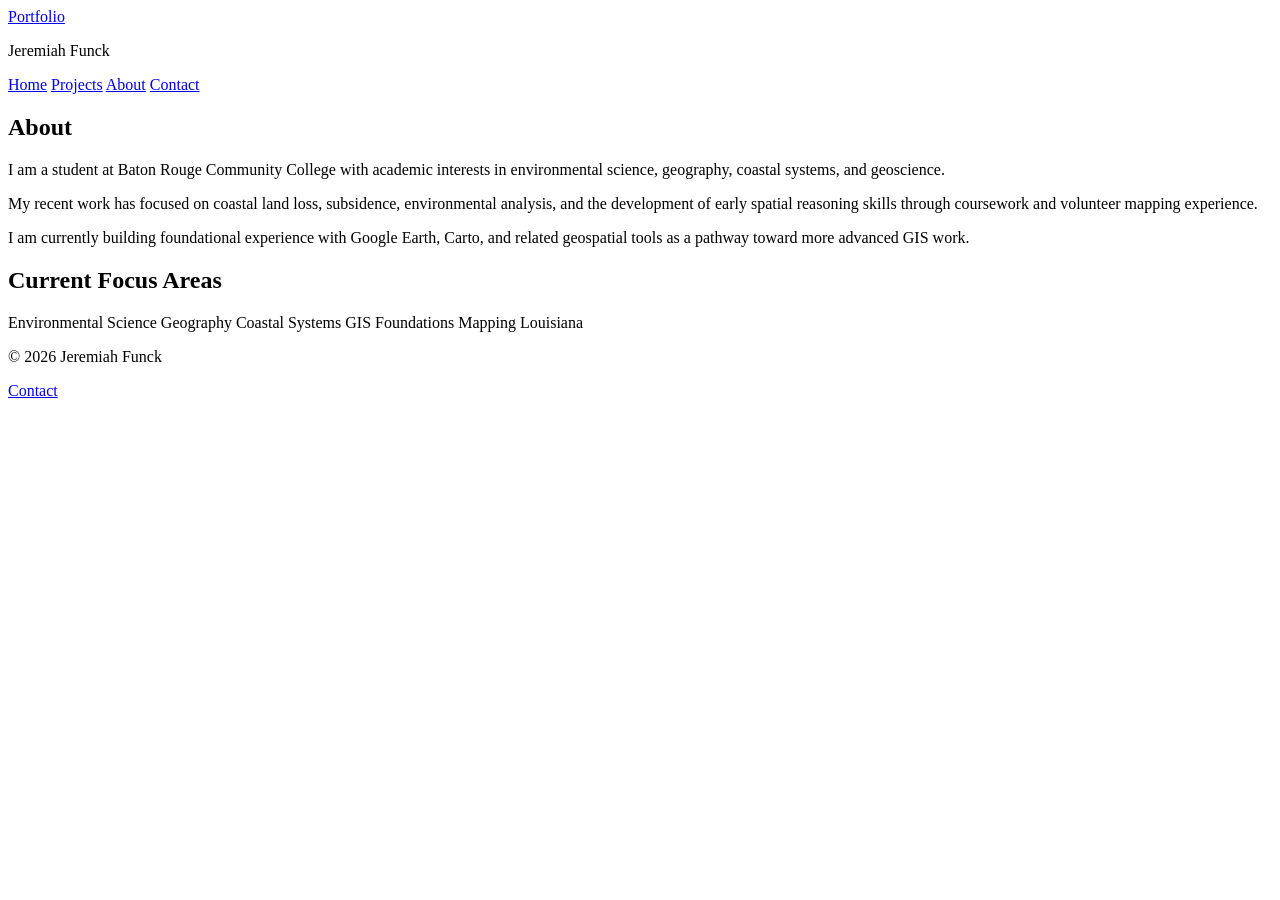
==== about.html @ 10e0416b "Create About page for portfolio This file contains the About page for Jeremiah Funck's portfolio, de" ====
<!DOCTYPE html>
<html lang="en">
<head>
  <meta charset="UTF-8" />
  <meta name="viewport" content="width=device-width, initial-scale=1.0" />
  <title>About | Jeremiah Funck</title>
  <link rel="stylesheet" href="style.css" />
</head>
<body>
  <header class="site-header">
    <div class="container nav">
      <div>
        <a class="site-title" href="index.html">Portfolio</a>
        <p class="site-subtitle">Jeremiah Funck</p>
      </div>
      <nav class="nav-links">
        <a href="index.html">Home</a>
        <a href="projects.html">Projects</a>
        <a href="about.html" class="active">About</a>
        <a href="contact.html">Contact</a>
      </nav>
    </div>
  </header>

  <main class="container">
    <section class="card">
      <h1>About</h1>
      <p>
        I am a student at Baton Rouge Community College with academic interests in
        environmental science, geography, coastal systems, and geoscience.
      </p>
      <p>
        My recent work has focused on coastal land loss, subsidence, environmental
        analysis, and the development of early spatial reasoning skills through
        coursework and volunteer mapping experience.
      </p>
      <p>
        I am currently building foundational experience with Google Earth, Carto,
        and related geospatial tools as a pathway toward more advanced GIS work.
      </p>
    </section>

    <section class="card">
      <h2>Current Focus Areas</h2>
      <div class="tags">
        <span class="tag">Environmental Science</span>
        <span class="tag">Geography</span>
        <span class="tag">Coastal Systems</span>
        <span class="tag">GIS Foundations</span>
        <span class="tag">Mapping</span>
        <span class="tag">Louisiana</span>
      </div>
    </section>
  </main>

  <footer class="site-footer">
    <div class="container footer-inner">
      <p>© 2026 Jeremiah Funck</p>
      <p><a href="contact.html">Contact</a></p>
    </div>
  </footer>
</body>
</html>
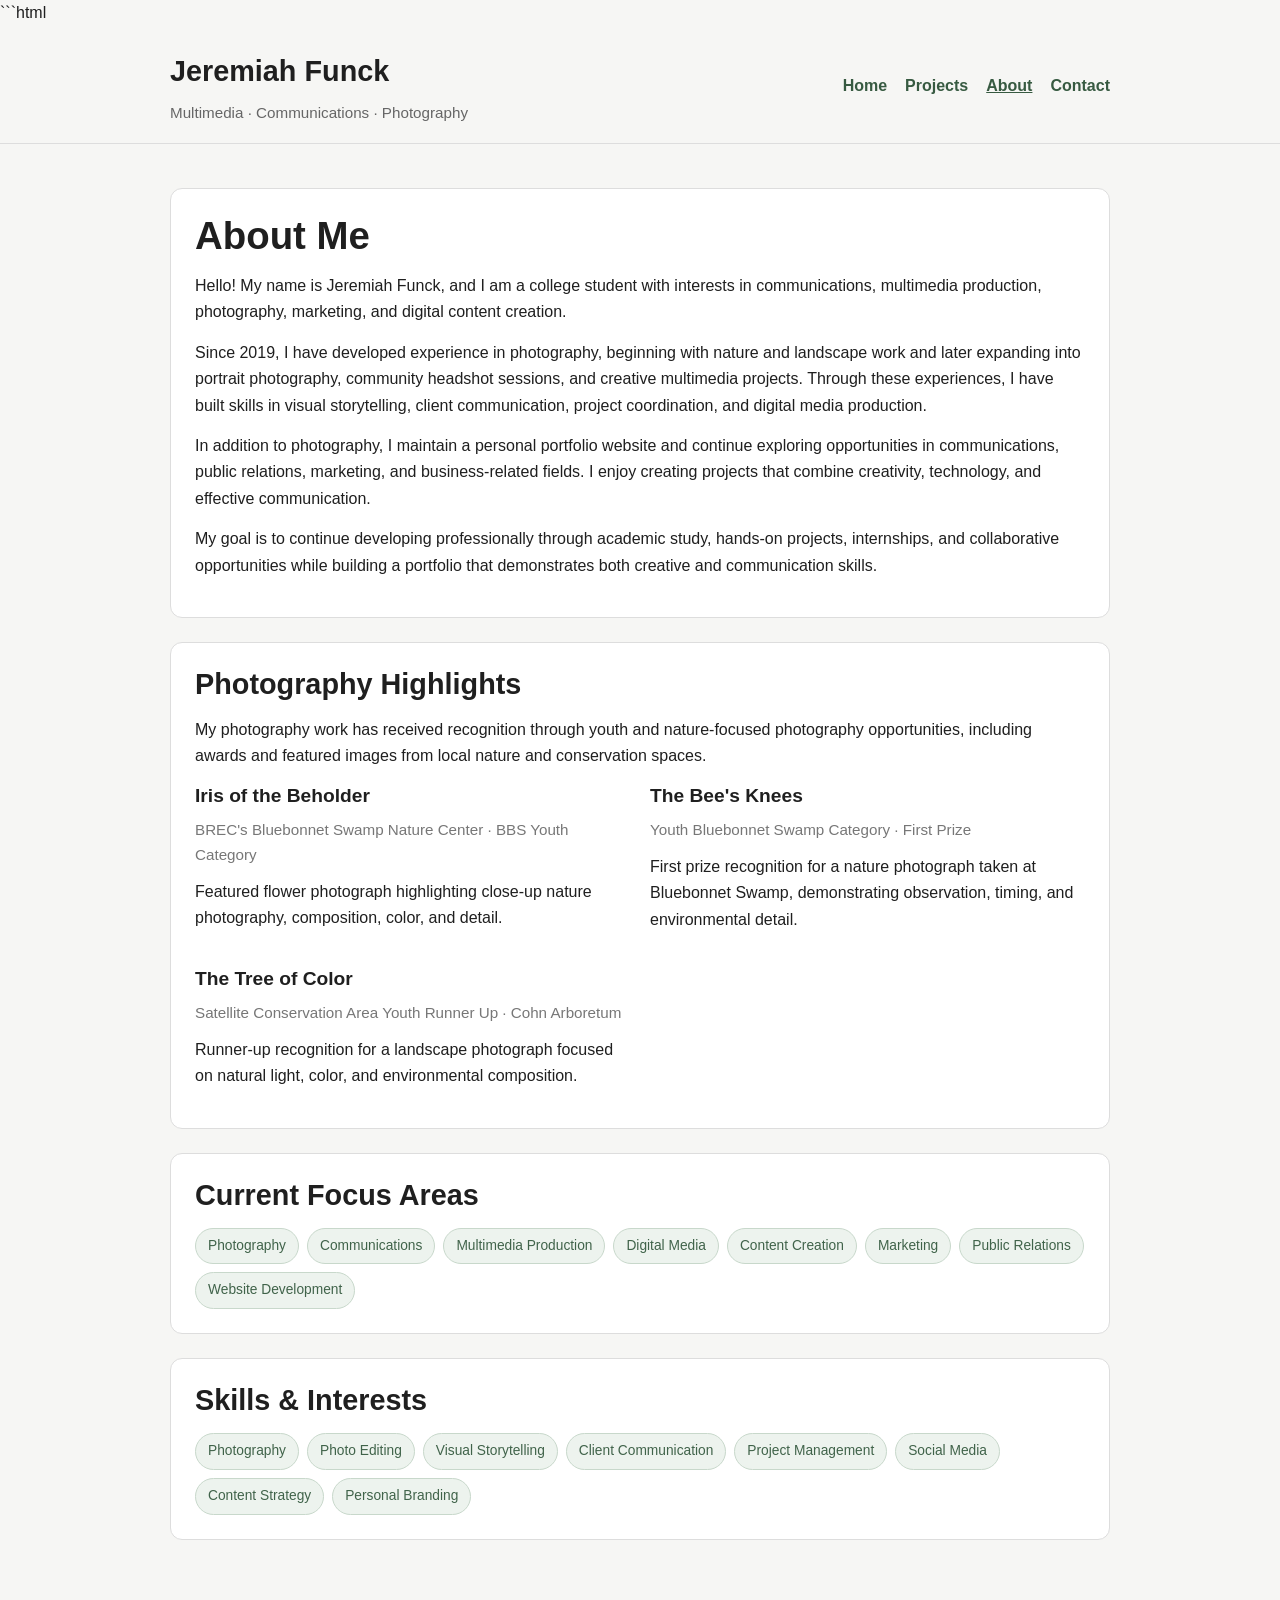
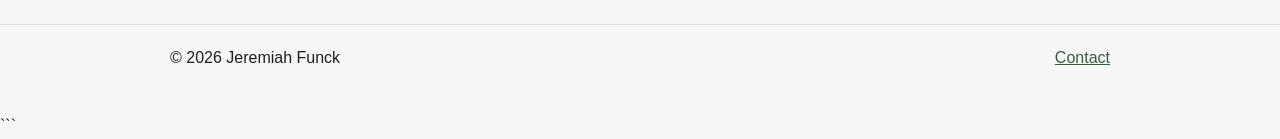
==== commit 5d190820: "Revise 'About' section with new content Updated personal introduction and photography highlights." ====
--- a/about.html
+++ b/about.html
@@ -1,3 +1,4 @@
+```html
 <!DOCTYPE html>
 <html lang="en">
 <head>
@@ -10,9 +11,10 @@
   <header class="site-header">
     <div class="container nav">
       <div>
-        <a class="site-title" href="index.html">Portfolio</a>
-        <p class="site-subtitle">Jeremiah Funck</p>
+        <a class="site-title" href="index.html">Jeremiah Funck</a>
+        <p class="site-subtitle">Multimedia · Communications · Photography</p>
       </div>
+
       <nav class="nav-links">
         <a href="index.html">Home</a>
         <a href="projects.html">Projects</a>
@@ -23,34 +25,108 @@
   </header>
 
   <main class="container">
+
     <section class="card">
-      <h1>About</h1>
+      <h1>About Me</h1>
+
       <p>
-        I am a student at Baton Rouge Community College with academic interests in
-        environmental science, geography, coastal systems, and geoscience.
+        Hello! My name is Jeremiah Funck, and I am a college student with interests
+        in communications, multimedia production, photography, marketing, and
+        digital content creation.
       </p>
+
       <p>
-        My recent work has focused on coastal land loss, subsidence, environmental
-        analysis, and the development of early spatial reasoning skills through
-        coursework and volunteer mapping experience.
+        Since 2019, I have developed experience in photography, beginning with
+        nature and landscape work and later expanding into portrait photography,
+        community headshot sessions, and creative multimedia projects. Through
+        these experiences, I have built skills in visual storytelling, client
+        communication, project coordination, and digital media production.
       </p>
+
       <p>
-        I am currently building foundational experience with Google Earth, Carto,
-        and related geospatial tools as a pathway toward more advanced GIS work.
+        In addition to photography, I maintain a personal portfolio website and
+        continue exploring opportunities in communications, public relations,
+        marketing, and business-related fields. I enjoy creating projects that
+        combine creativity, technology, and effective communication.
+      </p>
+
+      <p>
+        My goal is to continue developing professionally through academic study,
+        hands-on projects, internships, and collaborative opportunities while
+        building a portfolio that demonstrates both creative and communication
+        skills.
       </p>
     </section>
 
     <section class="card">
-      <h2>Current Focus Areas</h2>
-      <div class="tags">
-        <span class="tag">Environmental Science</span>
-        <span class="tag">Geography</span>
-        <span class="tag">Coastal Systems</span>
-        <span class="tag">GIS Foundations</span>
-        <span class="tag">Mapping</span>
-        <span class="tag">Louisiana</span>
+      <h2>Photography Highlights</h2>
+
+      <p>
+        My photography work has received recognition through youth and nature-focused
+        photography opportunities, including awards and featured images from local
+        nature and conservation spaces.
+      </p>
+
+      <div class="grid">
+        <article class="project-card">
+          <h3>Iris of the Beholder</h3>
+          <p class="meta">BREC's Bluebonnet Swamp Nature Center · BBS Youth Category</p>
+          <p>
+            Featured flower photograph highlighting close-up nature photography,
+            composition, color, and detail.
+          </p>
+        </article>
+
+        <article class="project-card">
+          <h3>The Bee's Knees</h3>
+          <p class="meta">Youth Bluebonnet Swamp Category · First Prize</p>
+          <p>
+            First prize recognition for a nature photograph taken at Bluebonnet
+            Swamp, demonstrating observation, timing, and environmental detail.
+          </p>
+        </article>
+
+        <article class="project-card">
+          <h3>The Tree of Color</h3>
+          <p class="meta">Satellite Conservation Area Youth Runner Up · Cohn Arboretum</p>
+          <p>
+            Runner-up recognition for a landscape photograph focused on natural
+            light, color, and environmental composition.
+          </p>
+        </article>
       </div>
     </section>
+
+    <section class="card">
+      <h2>Current Focus Areas</h2>
+
+      <div class="tags">
+        <span class="tag">Photography</span>
+        <span class="tag">Communications</span>
+        <span class="tag">Multimedia Production</span>
+        <span class="tag">Digital Media</span>
+        <span class="tag">Content Creation</span>
+        <span class="tag">Marketing</span>
+        <span class="tag">Public Relations</span>
+        <span class="tag">Website Development</span>
+      </div>
+    </section>
+
+    <section class="card">
+      <h2>Skills & Interests</h2>
+
+      <div class="tags">
+        <span class="tag">Photography</span>
+        <span class="tag">Photo Editing</span>
+        <span class="tag">Visual Storytelling</span>
+        <span class="tag">Client Communication</span>
+        <span class="tag">Project Management</span>
+        <span class="tag">Social Media</span>
+        <span class="tag">Content Strategy</span>
+        <span class="tag">Personal Branding</span>
+      </div>
+    </section>
+
   </main>
 
   <footer class="site-footer">
@@ -61,3 +137,4 @@
   </footer>
 </body>
 </html>
+```
--- a/style.css
+++ b/style.css
@@ -0,0 +1,223 @@
+* {
+  box-sizing: border-box;
+}
+
+html {
+  scroll-behavior: smooth;
+}
+
+body {
+  margin: 0;
+  font-family: Arial, sans-serif;
+  background: #f6f6f4;
+  color: #1f1f1f;
+  line-height: 1.65;
+}
+
+.container {
+  max-width: 980px;
+  margin: 0 auto;
+  padding: 0 20px;
+}
+
+.site-header {
+  background: #f6f6f4;
+  border-bottom: 1px solid #dddddd;
+  position: sticky;
+  top: 0;
+  z-index: 10;
+}
+
+.nav {
+  display: flex;
+  justify-content: space-between;
+  align-items: center;
+  gap: 20px;
+  padding-top: 22px;
+  padding-bottom: 18px;
+}
+
+.site-title {
+  font-size: 1.8rem;
+  font-weight: 700;
+  color: #1f1f1f;
+  text-decoration: none;
+}
+
+.site-subtitle {
+  margin: 4px 0 0;
+  color: #666666;
+  font-size: 0.95rem;
+}
+
+.nav-links {
+  display: flex;
+  flex-wrap: wrap;
+  gap: 18px;
+}
+
+.nav-links a {
+  color: #375a41;
+  text-decoration: none;
+  font-weight: 600;
+}
+
+.nav-links a:hover,
+.nav-links a.active {
+  text-decoration: underline;
+}
+
+main.container {
+  padding-top: 44px;
+  padding-bottom: 60px;
+}
+
+h1 {
+  font-size: 2.4rem;
+  margin: 0 0 14px;
+  line-height: 1.2;
+}
+
+h2 {
+  font-size: 1.8rem;
+  margin: 0 0 14px;
+  line-height: 1.25;
+}
+
+h3 {
+  font-size: 1.2rem;
+  margin: 0 0 8px;
+  line-height: 1.3;
+}
+
+p {
+  margin: 0 0 14px;
+}
+
+.lead {
+  color: #666666;
+  max-width: 700px;
+}
+
+.card {
+  background: #ffffff;
+  border: 1px solid #dddddd;
+  border-radius: 12px;
+  padding: 24px;
+  margin-bottom: 24px;
+}
+
+.hero-card {
+  padding: 28px;
+}
+
+.section-head {
+  display: flex;
+  justify-content: space-between;
+  align-items: end;
+  gap: 16px;
+  margin: 14px 0 18px;
+}
+
+.section-head-stack {
+  display: block;
+  margin-bottom: 24px;
+}
+
+.text-link {
+  color: #375a41;
+  text-decoration: none;
+  font-weight: 600;
+}
+
+.text-link:hover {
+  text-decoration: underline;
+}
+
+.meta {
+  color: #777777;
+  font-size: 0.95rem;
+  margin-bottom: 12px;
+}
+
+.tags {
+  display: flex;
+  flex-wrap: wrap;
+  gap: 8px;
+  margin-top: 14px;
+}
+
+.tag {
+  display: inline-block;
+  padding: 6px 12px;
+  border-radius: 999px;
+  background: #edf3ee;
+  border: 1px solid #c8d8cb;
+  color: #40634a;
+  font-size: 0.86rem;
+}
+
+.grid {
+  display: grid;
+  grid-template-columns: repeat(2, minmax(0, 1fr));
+  gap: 20px;
+}
+
+.project-card,
+.detail-card {
+  min-height: 100%;
+}
+
+.contact-list {
+  padding-left: 18px;
+  margin: 0;
+}
+
+.contact-list li {
+  margin-bottom: 10px;
+}
+
+a {
+  color: #375a41;
+}
+
+a:hover {
+  text-decoration: underline;
+}
+
+.site-footer {
+  border-top: 1px solid #dddddd;
+  padding: 20px 0 28px;
+  background: #f6f6f4;
+}
+
+.footer-inner {
+  display: flex;
+  justify-content: space-between;
+  gap: 16px;
+  flex-wrap: wrap;
+}
+
+@media (max-width: 760px) {
+  .nav {
+    flex-direction: column;
+    align-items: flex-start;
+  }
+
+  .grid {
+    grid-template-columns: 1fr;
+  }
+
+  .section-head {
+    flex-direction: column;
+    align-items: flex-start;
+  }
+
+  h1 {
+    font-size: 2rem;
+  }
+
+  h2 {
+    font-size: 1.5rem;
+  }
+}
